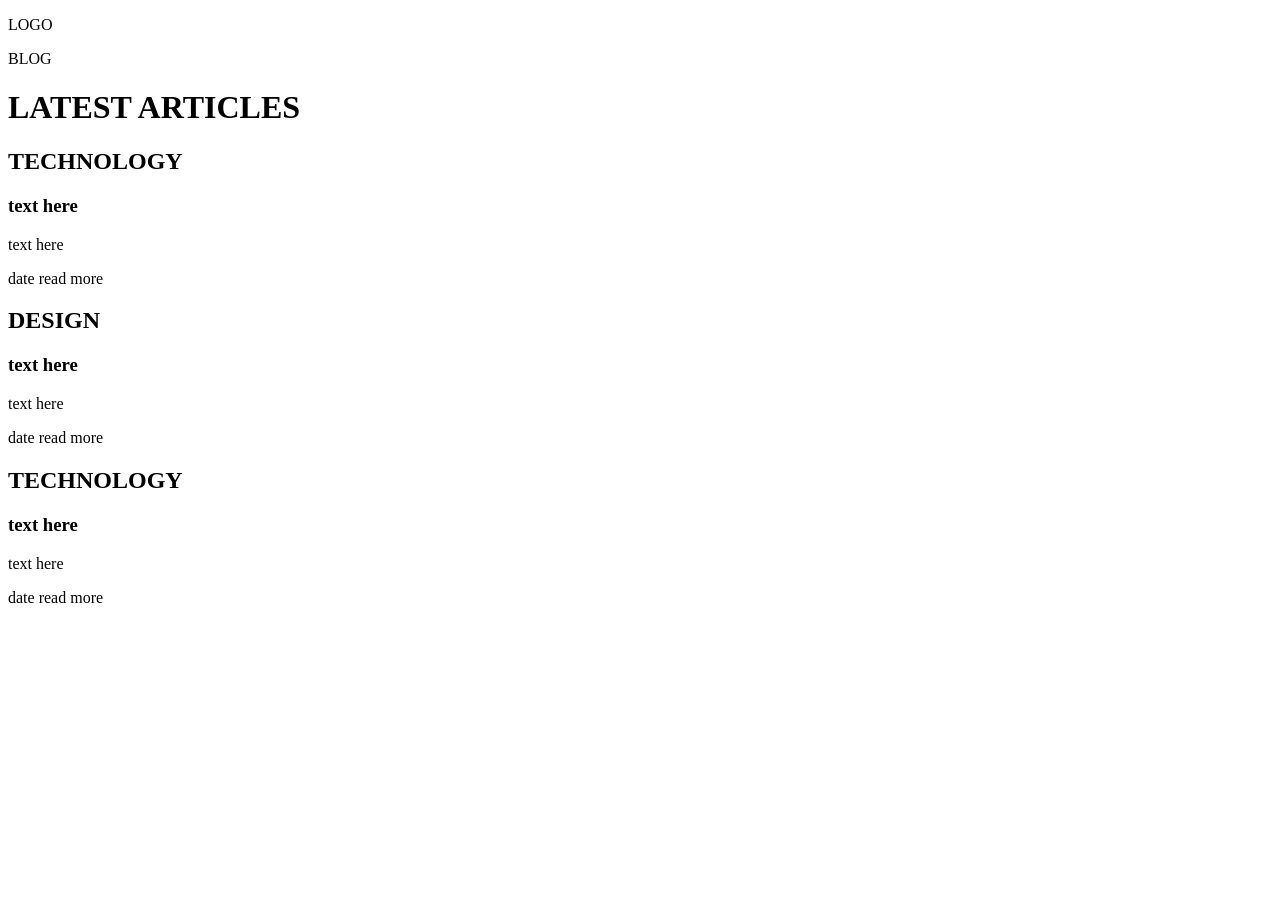
==== ssr.html @ d0256984 "Add SSR HTML structure for the simple blog" ====
<!doctype html>
<html lang="en">
  <head>
    <meta charset="UTF-8" />
    <meta name="viewport" content="width=device-width, initial-scale=1.0" />
    <link rel="stylesheet" href="style.css" />
    <title>Simple Blog</title>
  </head>
  <body>
    <header>
      <div>
        <p>LOGO</p>
        <p>BLOG</p>
      </div>
    </header>

    <h1>LATEST ARTICLES</h1>

    <article>
      <div class="cards-container">
        <div class="card">
          <h2>TECHNOLOGY</h2>
          <h3>text here</h3>
          <p>text here</p>
          <div class="card-footer">
            <span>date</span>
            <span>read more</span>
          </div>
        </div>

        <div class="card">
          <h2>DESIGN</h2>
          <h3>text here</h3>
          <p>text here</p>
          <div class="card-footer">
            <span>date</span>
            <span>read more</span>
          </div>
        </div>

        <div class="card">
          <h2>TECHNOLOGY</h2>
          <h3>text here</h3>
          <p>text here</p>
          <div class="card-footer">
            <span>date</span>
            <span>read more</span>
          </div>
        </div>
      </div>
    </article>
  </body>
</html>
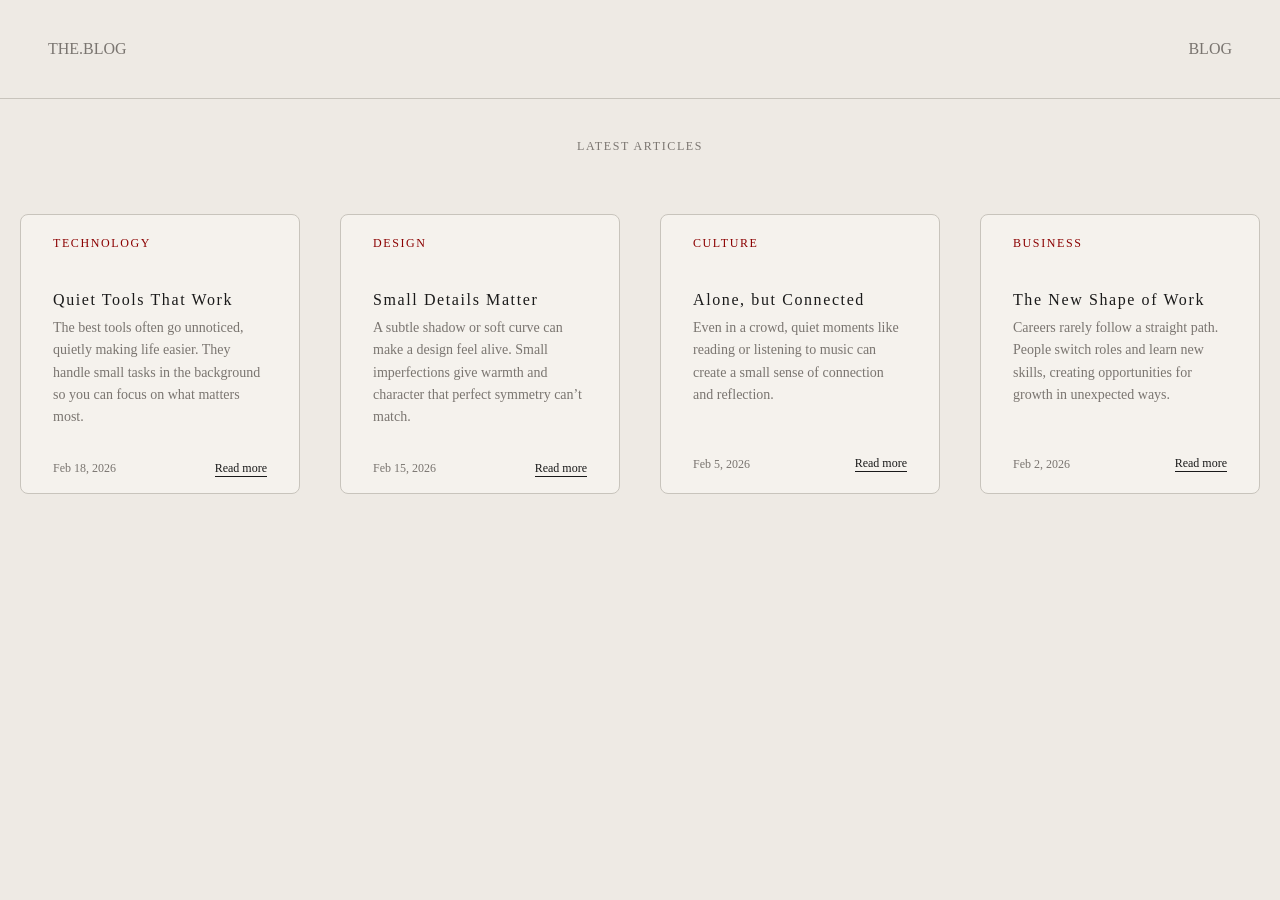
==== commit e02f95f4: "add HTML content and full CSS styling for blog layout" ====
--- a/ssr.html
+++ b/ssr.html
@@ -8,10 +8,8 @@
   </head>
   <body>
     <header>
-      <div>
-        <p>LOGO</p>
-        <p>BLOG</p>
-      </div>
+      <p>THE.BLOG</p>
+      <p>BLOG</p>
     </header>
 
     <h1>LATEST ARTICLES</h1>
@@ -20,31 +18,55 @@
       <div class="cards-container">
         <div class="card">
           <h2>TECHNOLOGY</h2>
-          <h3>text here</h3>
-          <p>text here</p>
+          <h3>Quiet Tools That Work</h3>
+          <p>
+            The best tools often go unnoticed, quietly making life easier. They
+            handle small tasks in the background so you can focus on what
+            matters most.
+          </p>
           <div class="card-footer">
-            <span>date</span>
-            <span>read more</span>
+            <span>Feb 18, 2026</span>
+            <span class="read-more">Read more</span>
           </div>
         </div>
 
         <div class="card">
           <h2>DESIGN</h2>
-          <h3>text here</h3>
-          <p>text here</p>
+          <h3>Small Details Matter</h3>
+          <p>
+            A subtle shadow or soft curve can make a design feel alive. Small
+            imperfections give warmth and character that perfect symmetry can’t
+            match.
+          </p>
           <div class="card-footer">
-            <span>date</span>
-            <span>read more</span>
+            <span>Feb 15, 2026 </span>
+            <span class="read-more">Read more</span>
           </div>
         </div>
 
         <div class="card">
-          <h2>TECHNOLOGY</h2>
-          <h3>text here</h3>
-          <p>text here</p>
+          <h2>CULTURE</h2>
+          <h3>Alone, but Connected</h3>
+          <p>
+            Even in a crowd, quiet moments like reading or listening to music
+            can create a small sense of connection and reflection.
+          </p>
           <div class="card-footer">
-            <span>date</span>
-            <span>read more</span>
+            <span>Feb 5, 2026</span>
+            <span class="read-more">Read more</span>
+          </div>
+        </div>
+
+        <div class="card">
+          <h2>BUSINESS</h2>
+          <h3>The New Shape of Work</h3>
+          <p>
+            Careers rarely follow a straight path. People switch roles and learn
+            new skills, creating opportunities for growth in unexpected ways.
+          </p>
+          <div class="card-footer">
+            <span>Feb 2, 2026 </span>
+            <span class="read-more">Read more</span>
           </div>
         </div>
       </div>
--- a/style.css
+++ b/style.css
@@ -0,0 +1,99 @@
+* {
+  margin: 0;
+  padding: 0;
+  box-sizing: border-box;
+}
+
+:root {
+  --color-bg: #eeeae4;
+  --color-card-bg: #f5f2ed;
+  --color-text: #1a1a1a;
+  --color-accent: #8b0000;
+  --color-border: #c8c4bc;
+  --color-muted: #7a7570;
+}
+
+body {
+  font-size: 1rem;
+  color: var(--color-text);
+  background-color: var(--color-bg);
+}
+
+header {
+  display: flex;
+  justify-content: space-between;
+  align-items: center;
+  padding: 2.5rem 3rem;
+  border-bottom: 1px solid var(--color-border);
+  color: var(--color-muted);
+}
+
+h1 {
+  font-size: 0.75rem;
+  padding: 2.5rem 3rem;
+  font-weight:500;
+  letter-spacing: 0.1rem;
+  display: flex;
+  justify-content: center;
+  color: var(--color-muted);
+}
+
+.cards-container {
+  display: flex;
+  justify-content: center;
+  flex-wrap: wrap;
+}
+.card {
+  height: 17.5rem;
+  width: 17.5rem;
+  flex-shrink: 0;
+  overflow: hidden;
+  display: flex;
+  flex-direction: column;
+  border-radius: 0.5rem;
+  border: 1px solid var(--color-border);
+  background-color: var(--color-card-bg);
+  padding: 1.3rem 2rem;
+  margin:1.25rem;
+}
+.card h2 {
+  color: var(--color-accent);
+  font-size: 0.75rem;
+  font-weight:500;
+  letter-spacing: 0.1rem;
+  padding-bottom: 2.5rem;
+}
+.card h3 {
+  color: var(--color-text);
+  font-size: 1rem;
+  font-weight:500;
+  letter-spacing: 0.1rem;
+  padding-bottom: 0.5rem;
+}
+.card p {
+  font-size: 0.875rem;
+  color: var(--color-muted);
+  line-height: 1.6;
+  padding-bottom: 1rem;
+}
+.card-footer {
+  display: flex;
+  justify-content: space-between;
+  align-items: center;
+  padding-top: 1rem;
+  color: var(--color-muted);
+  margin-top: auto;
+  font-size: 0.75rem;
+}
+.read-more {
+  font-size: 0.75rem;
+  font-weight: 500;
+  color: var(--color-text);
+  border-bottom: 1px solid var(--color-text);
+  cursor: pointer;
+}
+.read-more:hover {
+  color: var(--color-accent);
+  border-color: var(--color-accent);
+}
+
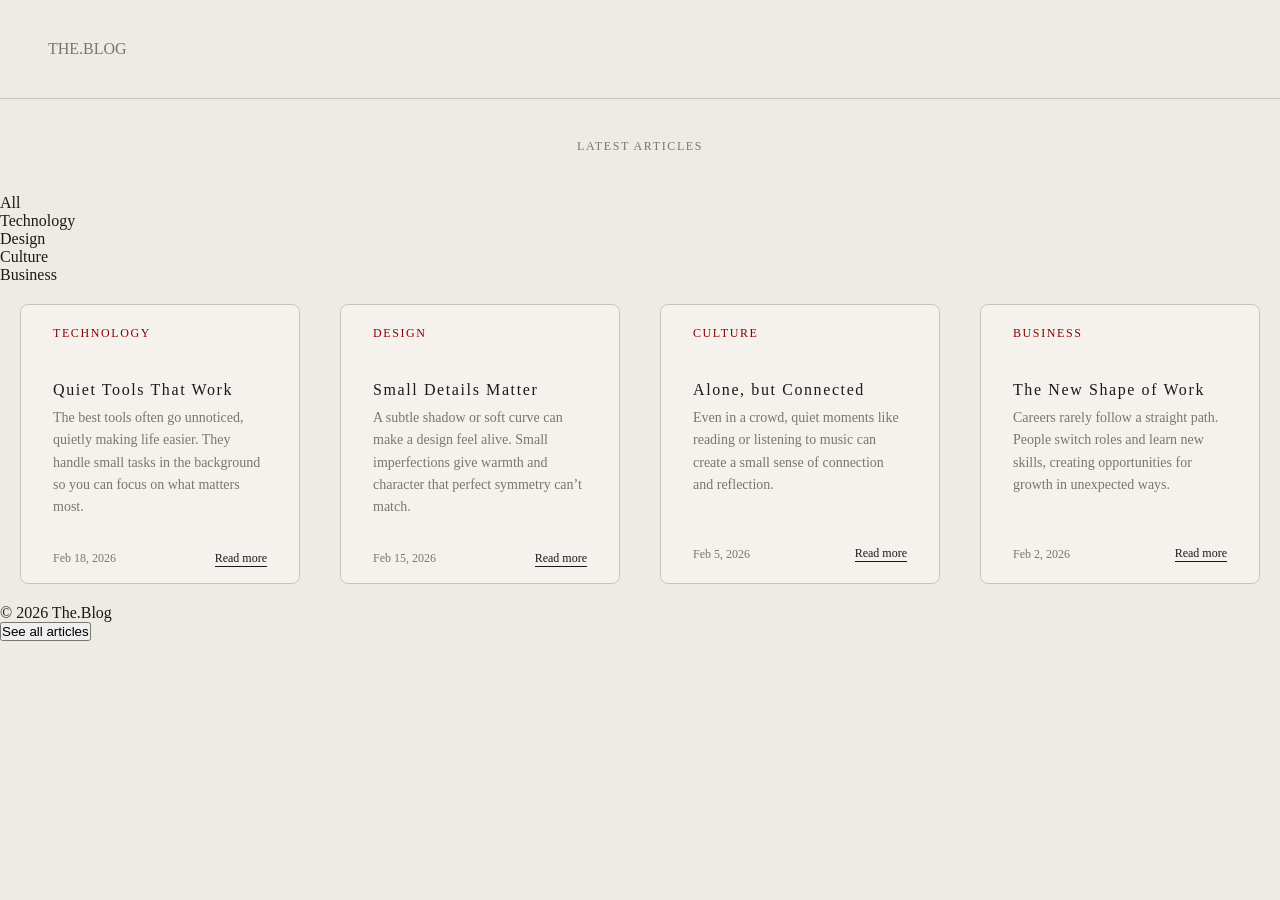
==== commit d5ba1ff0: "feat: add category filter nav and minor HTML improvements" ====
--- a/ssr.html
+++ b/ssr.html
@@ -8,11 +8,20 @@
   </head>
   <body>
     <header>
-      <p>THE.BLOG</p>
-      <p>BLOG</p>
+      <p class="logo">THE.BLOG</p>
     </header>
 
-    <h1>LATEST ARTICLES</h1>
+    <section><h1>LATEST ARTICLES</h1></section>
+
+    <nav class="category-filter">
+      <ul>
+        <li><span class="filter-tag active">All</span></li>
+        <li><span class="filter-tag">Technology</span></li>
+        <li><span class="filter-tag">Design</span></li>
+        <li><span class="filter-tag">Culture</span></li>
+        <li><span class="filter-tag">Business</span></li>
+      </ul>
+    </nav>
 
     <article>
       <div class="cards-container">
@@ -71,5 +80,9 @@
         </div>
       </div>
     </article>
+    <footer>
+      <p>© 2026 The.Blog</p>
+      <button>See all articles</button>
+    </footer>
   </body>
 </html>
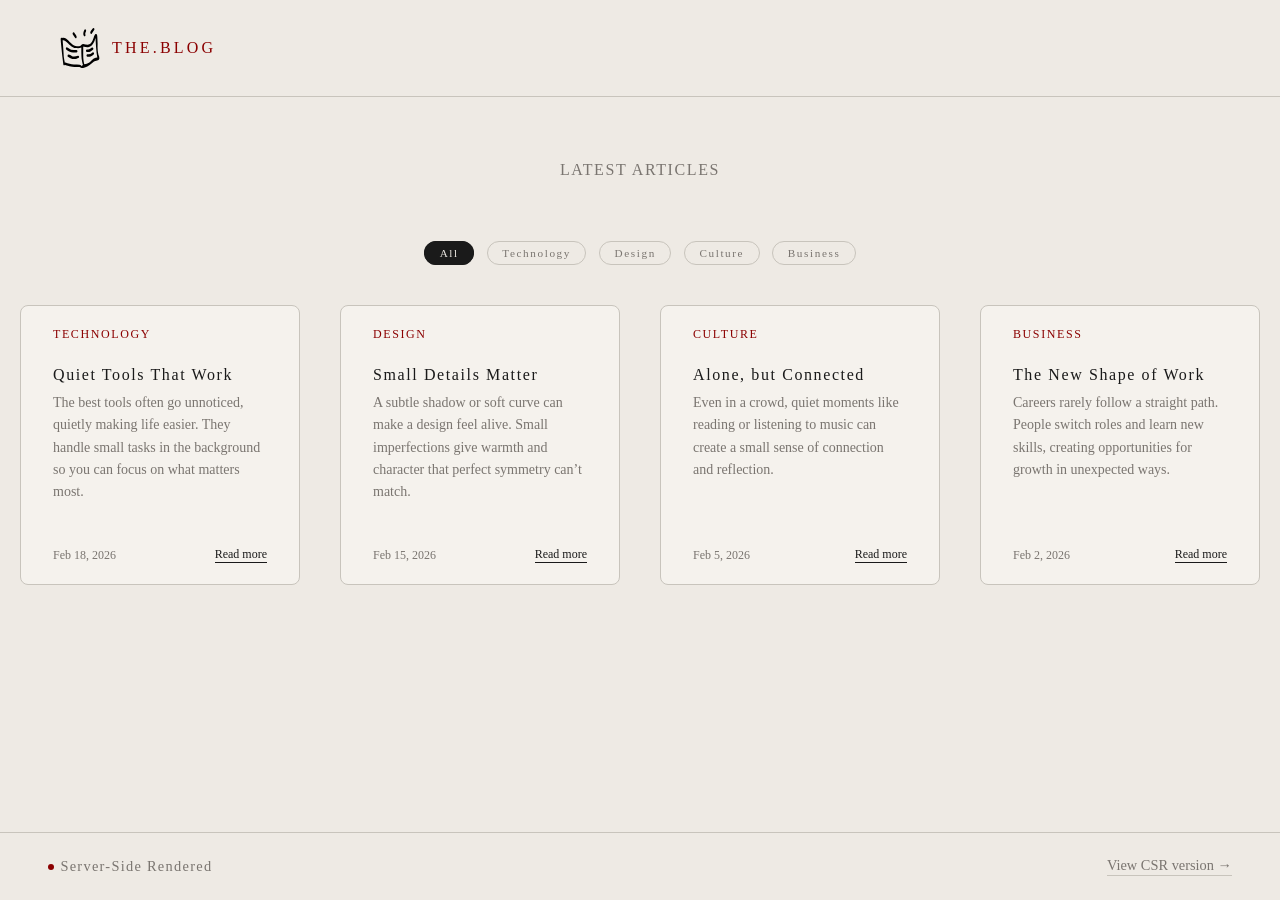
==== commit e64234b3: "feat: update ssr.html and style.css for styling" ====
--- a/ssr.html
+++ b/ssr.html
@@ -4,14 +4,17 @@
     <meta charset="UTF-8" />
     <meta name="viewport" content="width=device-width, initial-scale=1.0" />
     <link rel="stylesheet" href="style.css" />
-    <title>Simple Blog</title>
+    <title>Server Side Rendering</title>
   </head>
   <body>
     <header>
-      <p class="logo">THE.BLOG</p>
+      <div class="logo-container">
+        <img src="logo.svg" alt="Logo" />
+        <p class="logo-text">THE.BLOG</p>
+      </div>
     </header>
 
-    <section><h1>LATEST ARTICLES</h1></section>
+    <h1>LATEST ARTICLES</h1>
 
     <nav class="category-filter">
       <ul>
@@ -81,8 +84,11 @@
       </div>
     </article>
     <footer>
-      <p>© 2026 The.Blog</p>
-      <button>See all articles</button>
+      <div class="render-badge-ssr">
+        <div class="badge-dot"></div>
+        Server-Side Rendered
+      </div>
+      <a href="csr.html" class="switch-link">View CSR version →</a>
     </footer>
   </body>
 </html>
--- a/style.css
+++ b/style.css
@@ -14,6 +14,7 @@
 }
 
 body {
+  min-height: 100vh;
   font-size: 1rem;
   color: var(--color-text);
   background-color: var(--color-bg);
@@ -21,21 +22,58 @@
 
 header {
   display: flex;
-  justify-content: space-between;
-  align-items: center;
-  padding: 2.5rem 3rem;
+  padding: 1rem 3rem;
   border-bottom: 1px solid var(--color-border);
   color: var(--color-muted);
 }
 
+
+.logo-container {
+  display: flex;
+  align-items: center;
+}
+
+.logo-text {
+  color: var(--color-accent);
+  font-weight: 500;
+  letter-spacing: 0.2rem;
+}
+
+img {
+  width: 4rem;
+  height: 4rem;
+}
 h1 {
-  font-size: 0.75rem;
-  padding: 2.5rem 3rem;
+  font-size: 1rem;
+  padding: 4rem 3rem;
   font-weight:500;
   letter-spacing: 0.1rem;
+  text-align: center;
+  color: var(--color-muted);
+}
+
+.category-filter ul {
+  list-style: none;
   display: flex;
   justify-content: center;
-  color: var(--color-muted);
+  gap: 0.8rem;
+  padding: 0 1rem 1.5rem;
+  flex-wrap: wrap;
+}
+.filter-tag {
+  font-size: 0.7rem;
+  letter-spacing: 0.1rem;
+  padding: 0.3rem 0.9rem;
+  border-radius: 2rem;
+  border: 1px solid var(--color-border);
+  color: var(--color-muted);
+  cursor: pointer;
+}
+
+.filter-tag.active {
+  background: var(--color-text);
+  color: var(--color-bg);
+  border-color: var(--color-text);
 }
 
 .cards-container {
@@ -61,7 +99,7 @@
   font-size: 0.75rem;
   font-weight:500;
   letter-spacing: 0.1rem;
-  padding-bottom: 2.5rem;
+  padding-bottom: 1.5rem;
 }
 .card h3 {
   color: var(--color-text);
@@ -97,3 +135,74 @@
   border-color: var(--color-accent);
 }
 
+footer {
+  display: flex;
+  font-size: 0.9rem;
+  justify-content: space-between;
+  align-items: center;
+  padding: 1.5rem 3rem;
+  border-top: 1px solid var(--color-border);
+  color: var(--color-muted);
+  position: sticky;
+  top: 100vh;
+}
+
+.render-badge-ssr {
+  display: flex;
+  align-items: center;
+  gap: 0.4rem;
+  letter-spacing: 0.08rem;
+  color: var(--color-muted);
+}
+
+.badge-dot {
+  width: 6px;
+  height: 6px;
+  border-radius: 50%;
+  background: var(--color-accent);
+}
+
+
+.switch-link {
+  color: var(--color-muted);
+  border-bottom: 1px solid var(--color-border);
+  padding-bottom: 1px;
+  text-decoration: none;
+}
+
+.switch-link:hover {
+  color: var(--color-text);
+  border-color: var(--color-text);
+}
+
+@media (max-width: 768px) {
+  .cards-container {
+    flex-direction: column;
+    align-items: center;
+  }
+
+  header {
+    padding: 1.5rem;
+  }
+
+  h1 {
+    padding: 2rem 1.5rem;
+  }
+
+  .category-filter {
+    flex-wrap: wrap;
+    justify-content: center;
+    padding: 0 1rem 1.5rem;
+  }
+
+  footer {
+    padding: 1.5rem;
+  }
+}
+
+@media (max-width: 480px) {
+  .card {
+    width: 90vw;
+    height: auto;
+  }
+}
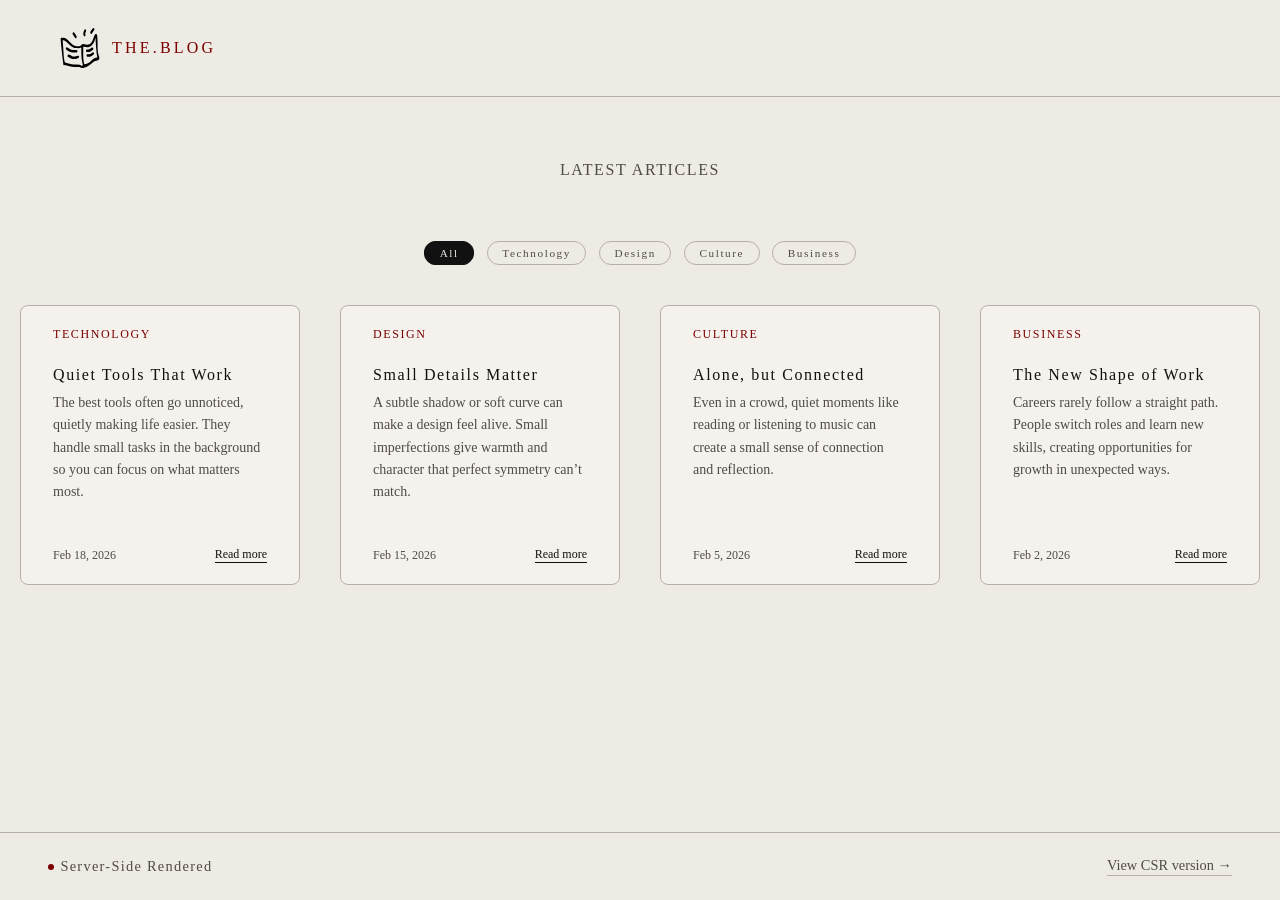
==== commit 381ef832: "fix: update alt text for logo image" ====
--- a/ssr.html
+++ b/ssr.html
@@ -9,12 +9,12 @@
   <body>
     <header>
       <div class="logo-container">
-        <img src="logo.svg" alt="Logo" />
+        <img src="logo.svg" alt="Mini blog" />
         <p class="logo-text">THE.BLOG</p>
       </div>
     </header>
 
-    <h1>LATEST ARTICLES</h1>
+    <section><h1>LATEST ARTICLES</h1></section>
 
     <nav class="category-filter">
       <ul>
@@ -83,10 +83,11 @@
         </div>
       </div>
     </article>
+
     <footer>
-      <div class="render-badge-ssr">
+      <div class="render-badge">
         <div class="badge-dot"></div>
-        Server-Side Rendered
+        <span>Server-Side Rendered</span>
       </div>
       <a href="csr.html" class="switch-link">View CSR version →</a>
     </footer>
--- a/style.css
+++ b/style.css
@@ -3,14 +3,17 @@
   padding: 0;
   box-sizing: border-box;
 }
-
 :root {
   --color-bg: #eeeae4;
   --color-card-bg: #f5f2ed;
-  --color-text: #1a1a1a;
-  --color-accent: #8b0000;
-  --color-border: #c8c4bc;
-  --color-muted: #7a7570;
+  --color-text: #111111;      
+  --color-accent: #7a0000;   
+  --color-border: #b5b1aa;   
+  --color-muted: #4f4b46;    
+}
+
+#app {
+  min-height: 100vh;
 }
 
 body {
@@ -147,7 +150,7 @@
   top: 100vh;
 }
 
-.render-badge-ssr {
+.render-badge {
   display: flex;
   align-items: center;
   gap: 0.4rem;
@@ -197,6 +200,7 @@
 
   footer {
     padding: 1.5rem;
+    font-size: 0.8rem;
   }
 }
 
